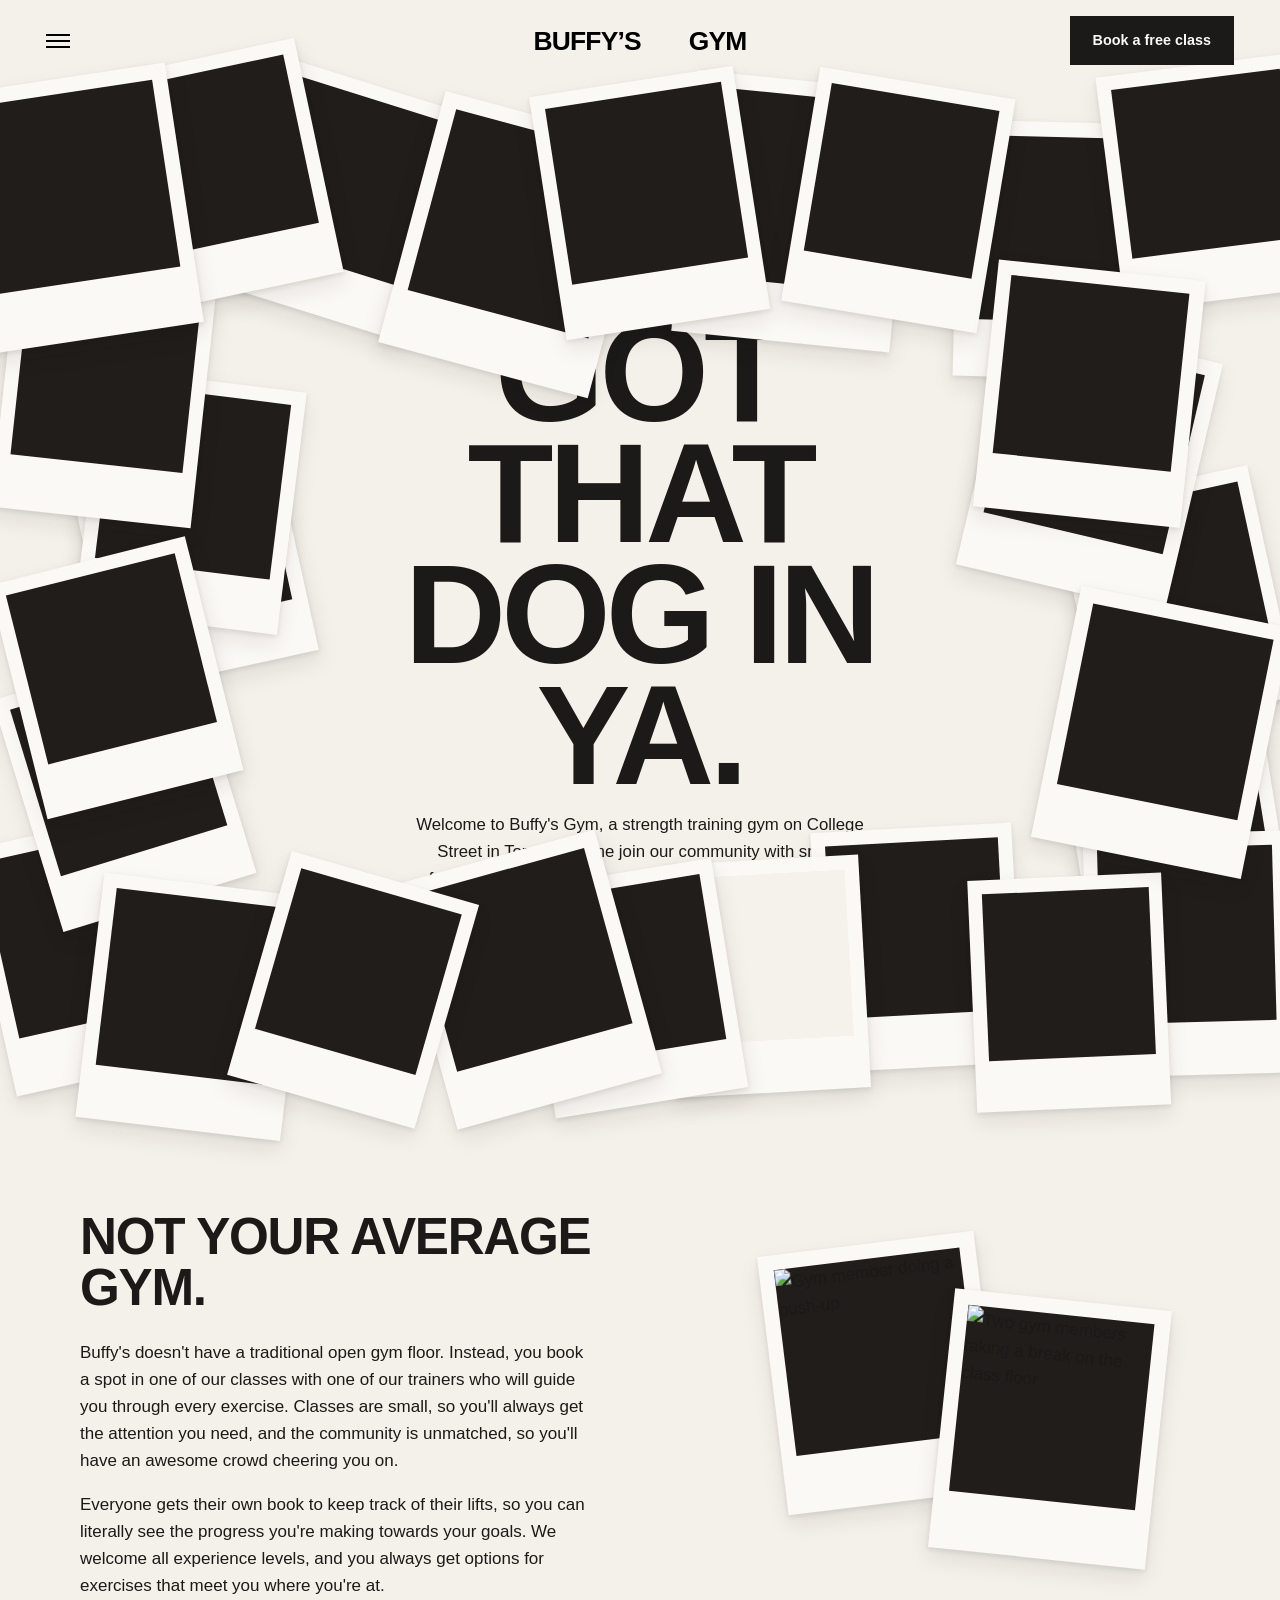
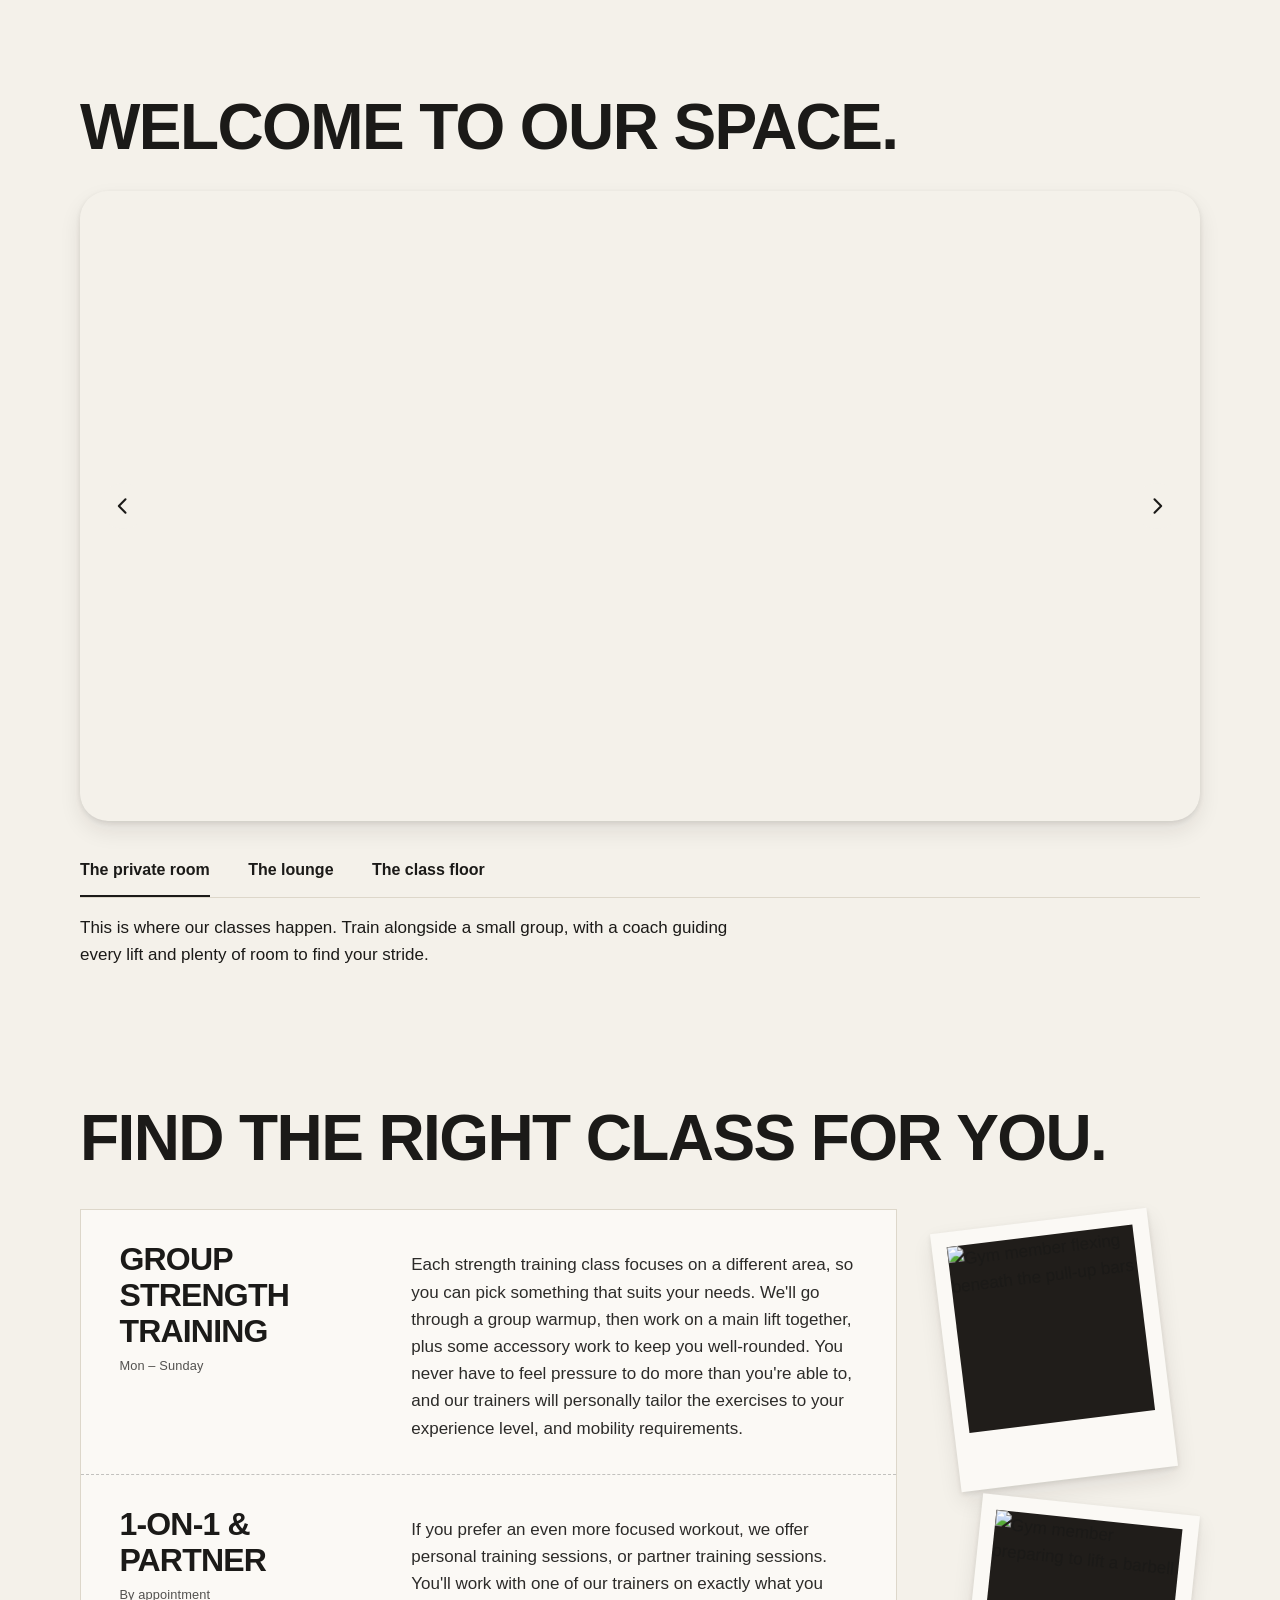
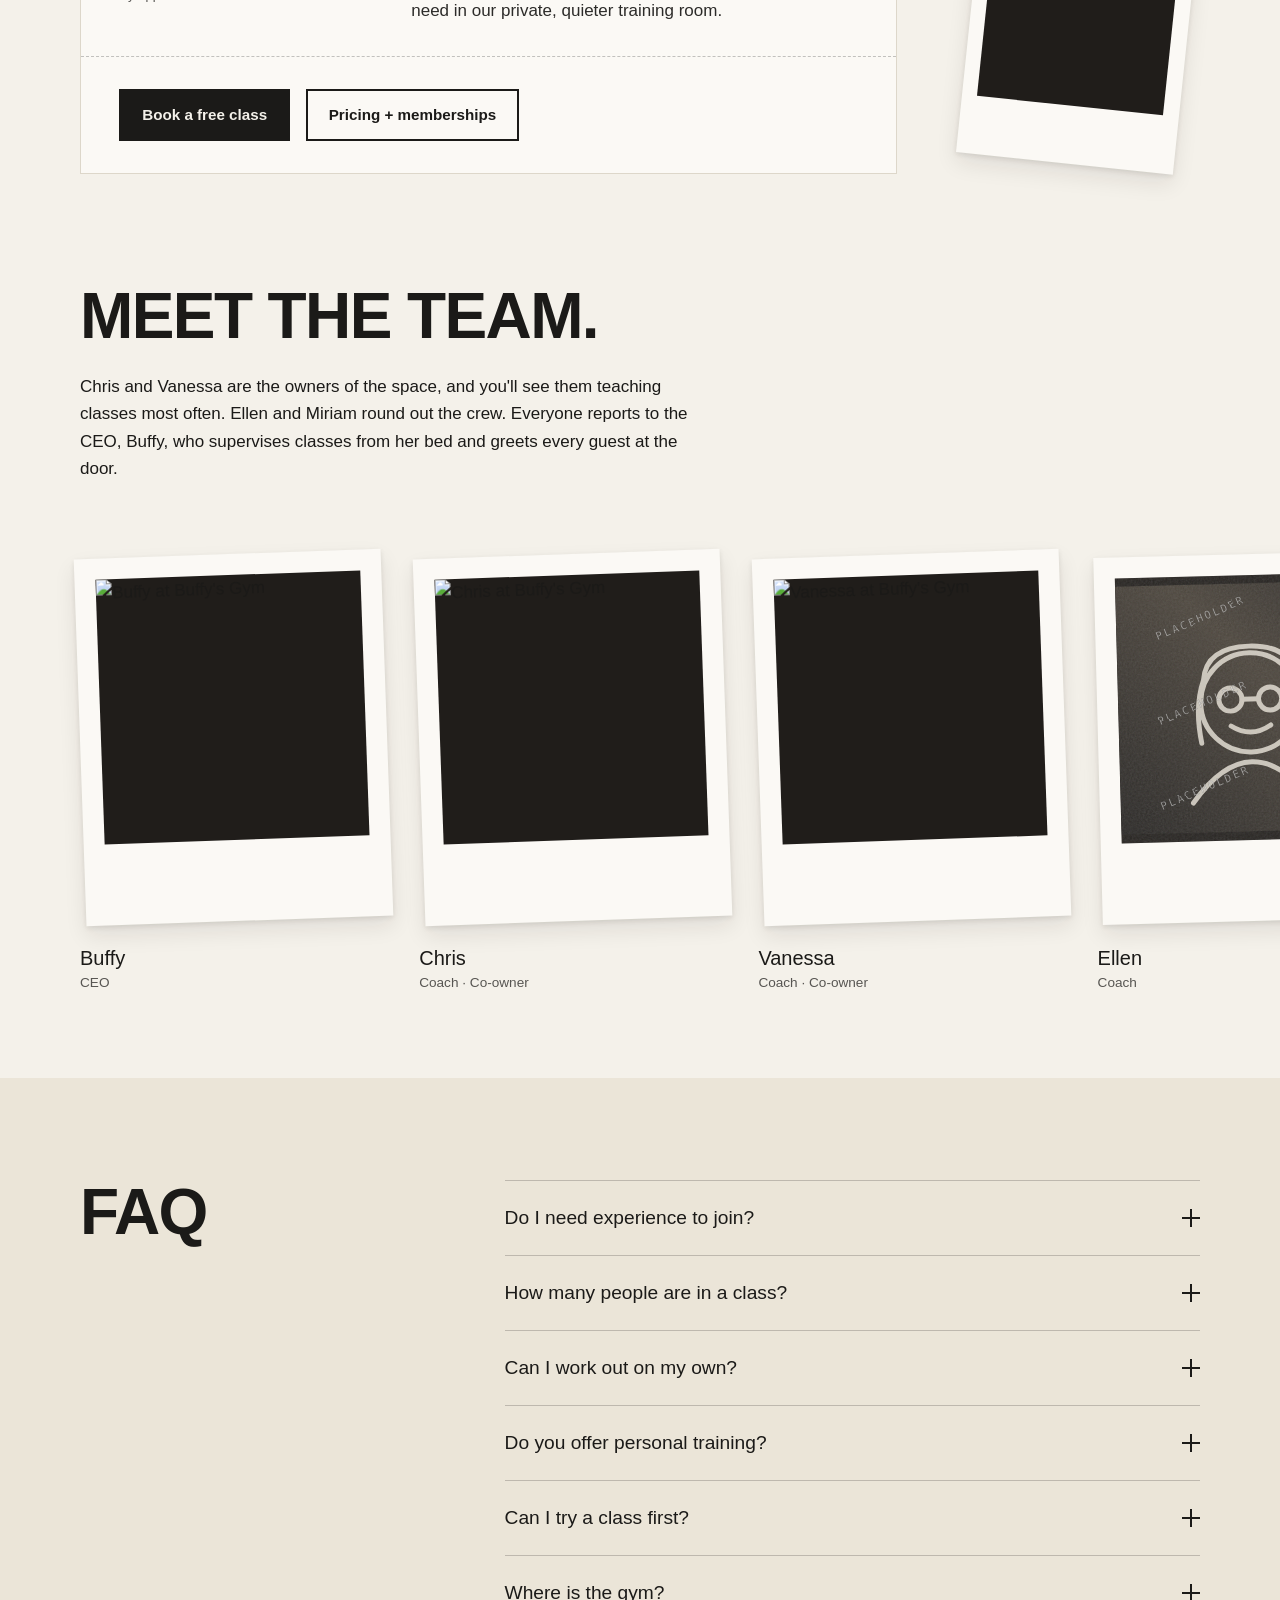
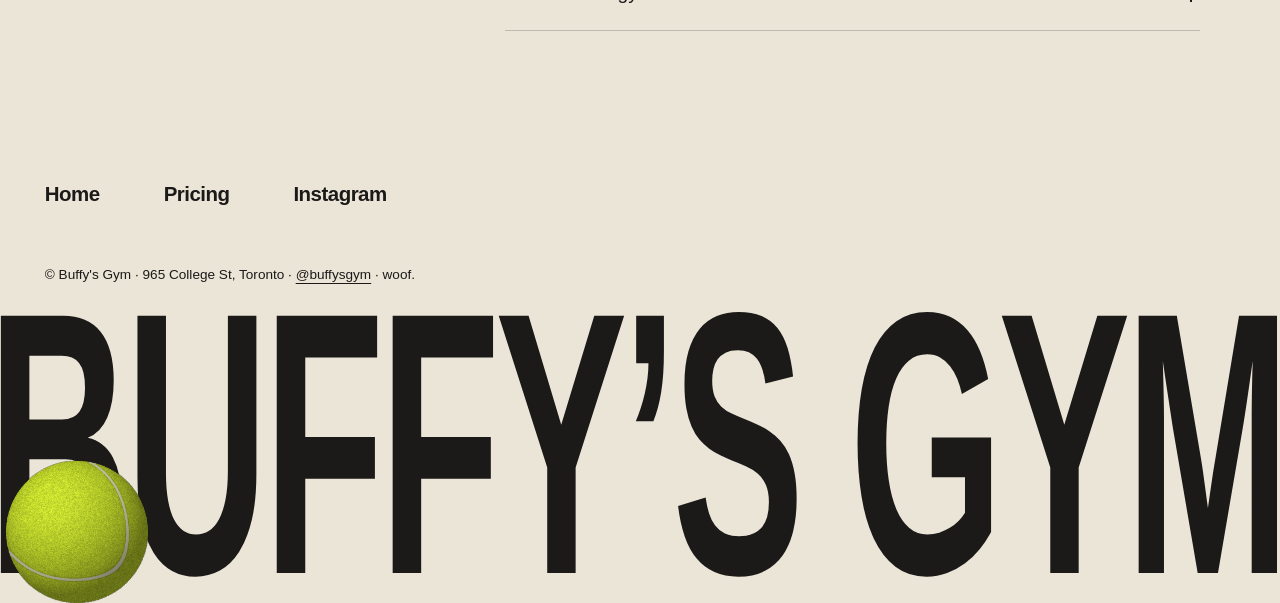
==== article.html @ 073a09a7 "Add mobile plan summary and publish gym refinements" ====
<!DOCTYPE html><html lang="en"><head><meta charset="UTF-8"><meta name="viewport" content="width=device-width, initial-scale=1"><meta name="robots" content="noindex, nofollow"><meta http-equiv="refresh" content="0; url=index.html"><title>Buffy's Gym</title><link rel="canonical" href="index.html"><script>window.location.replace('index.html');</script></head><body><p><a href="index.html">Return to Buffy's Gym</a></p></body></html>
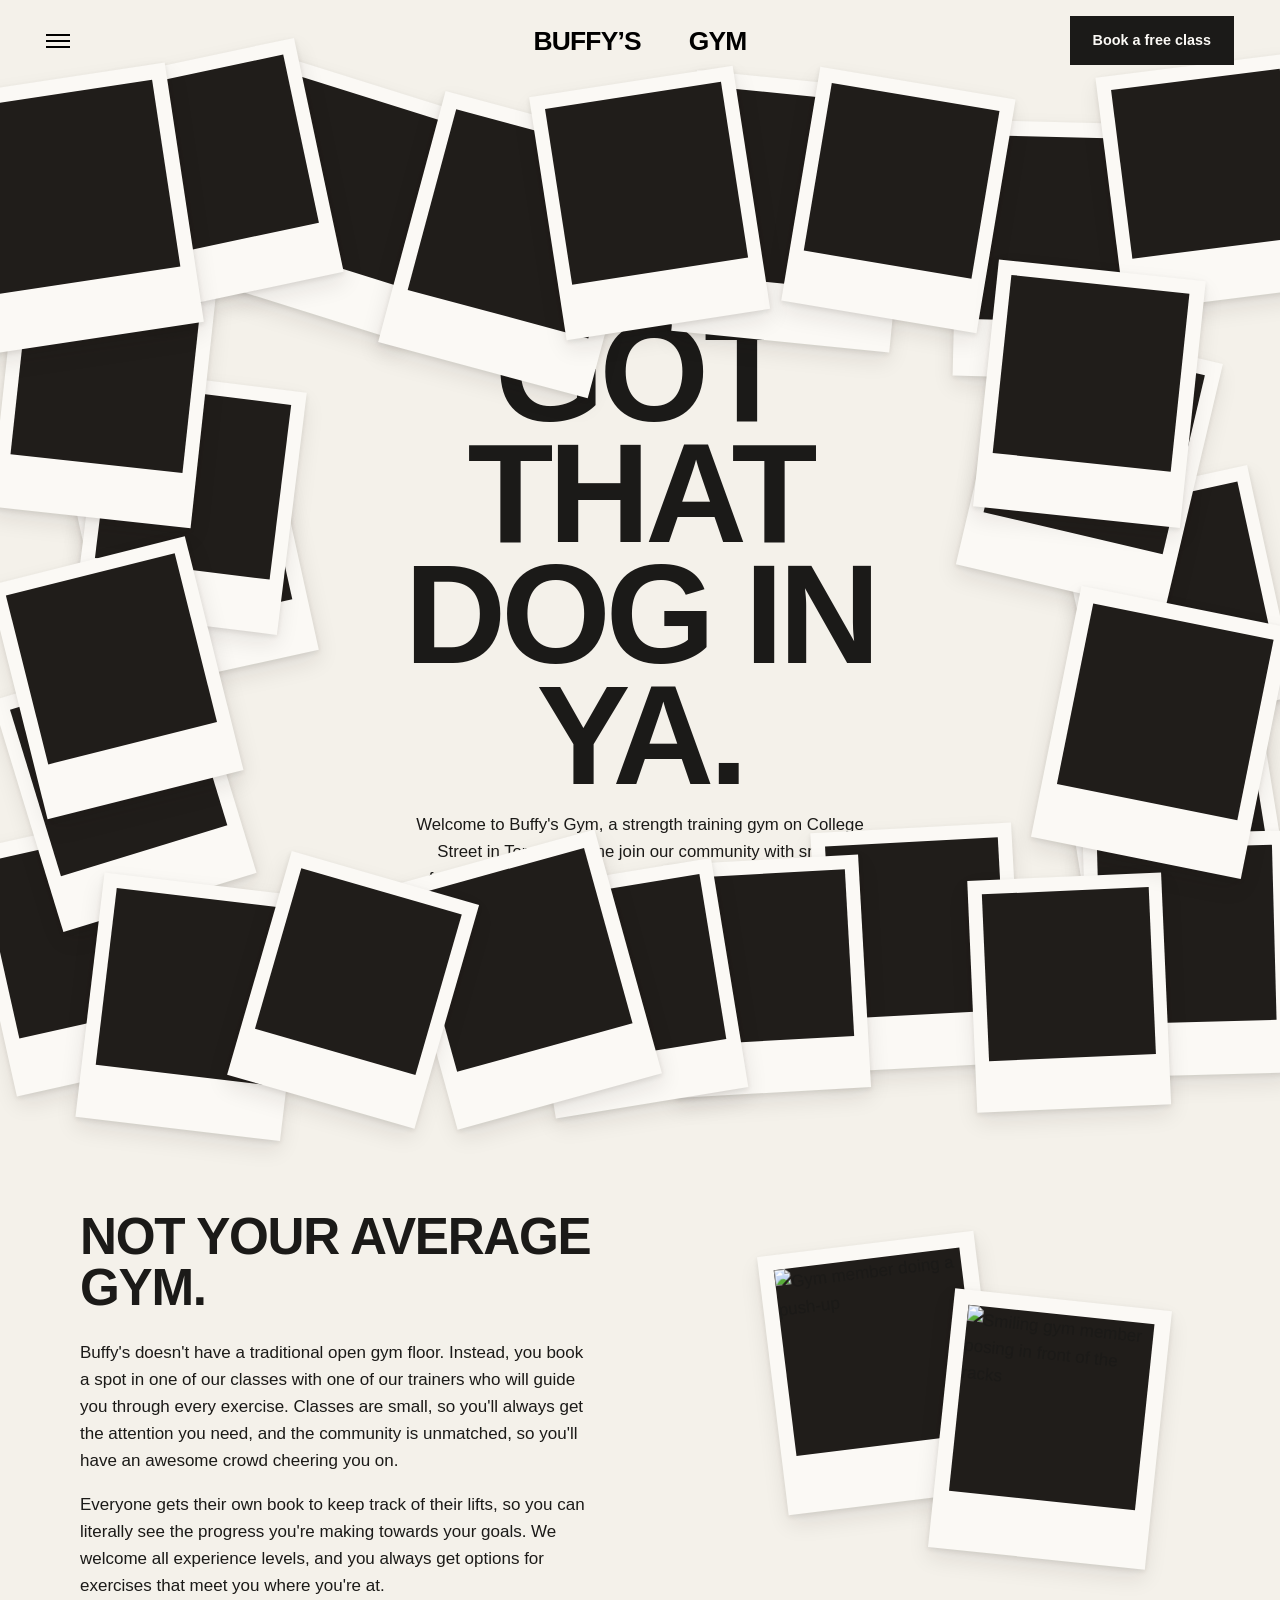
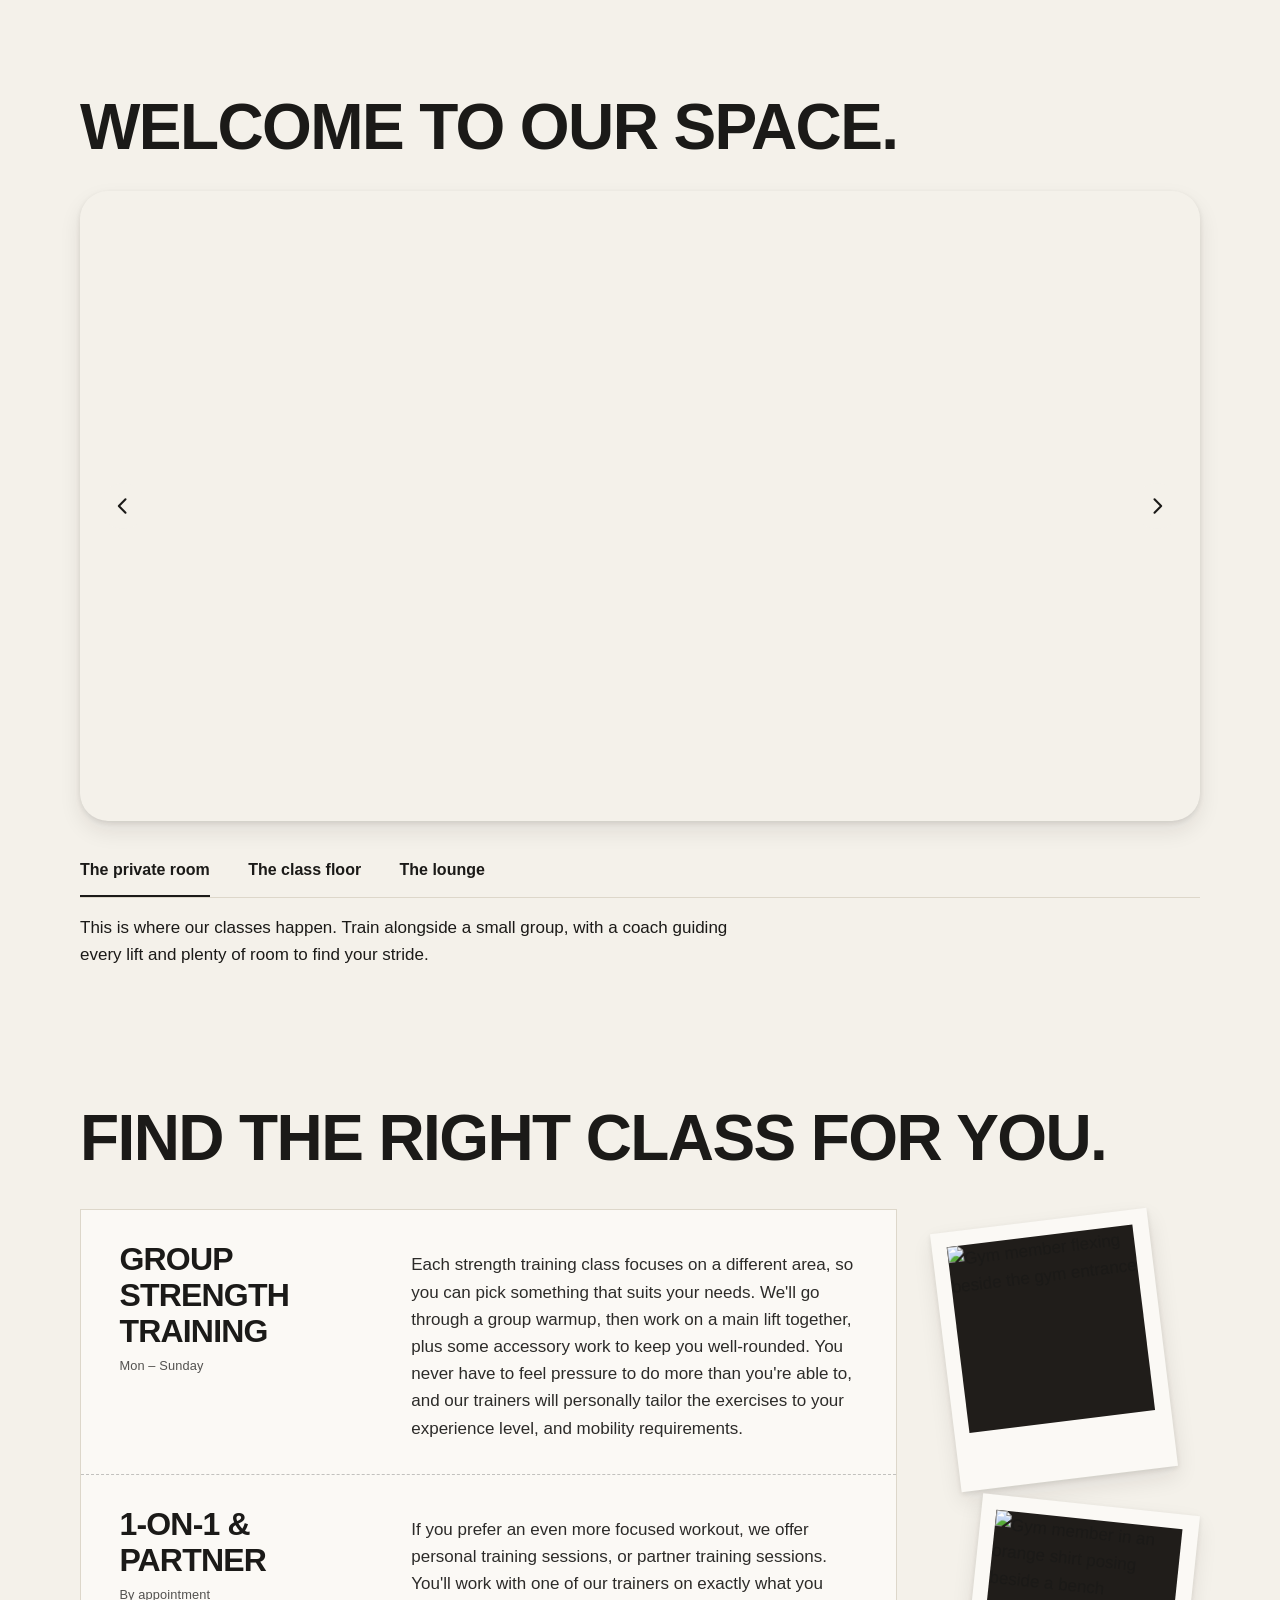
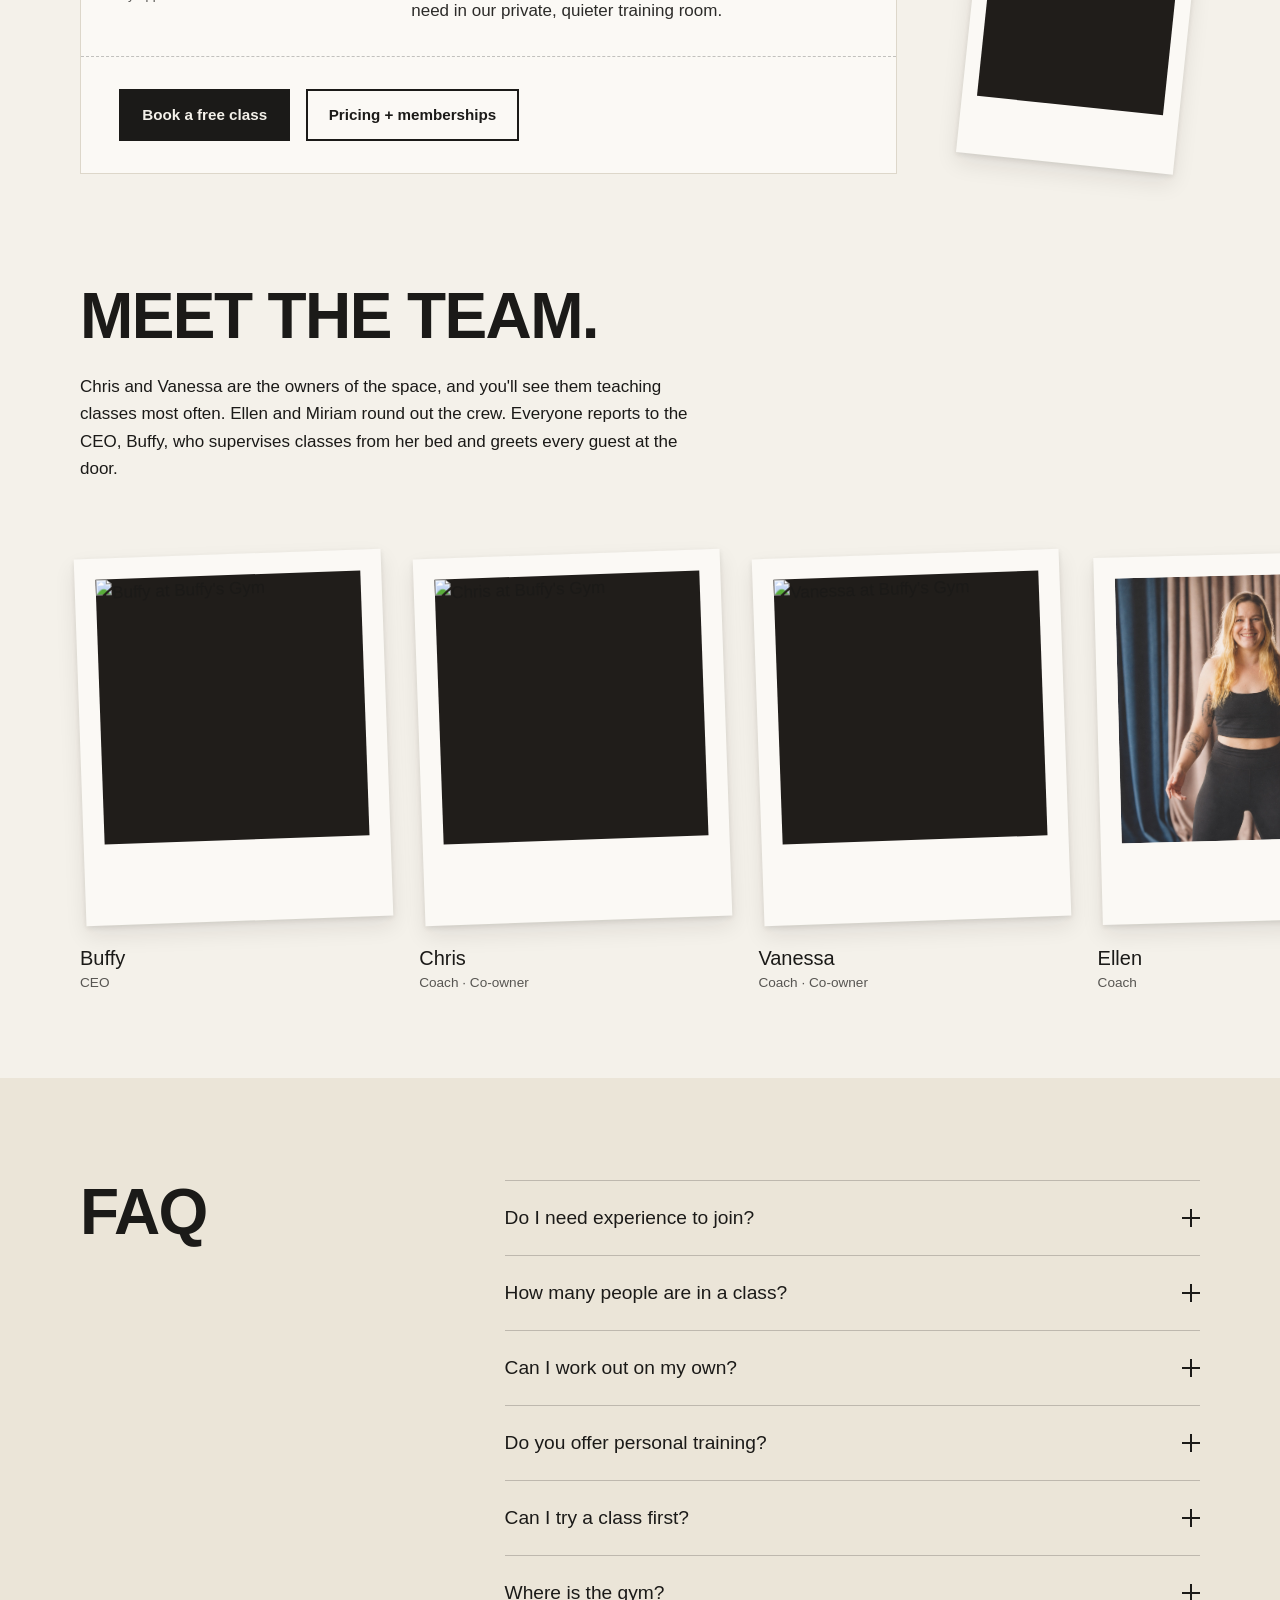
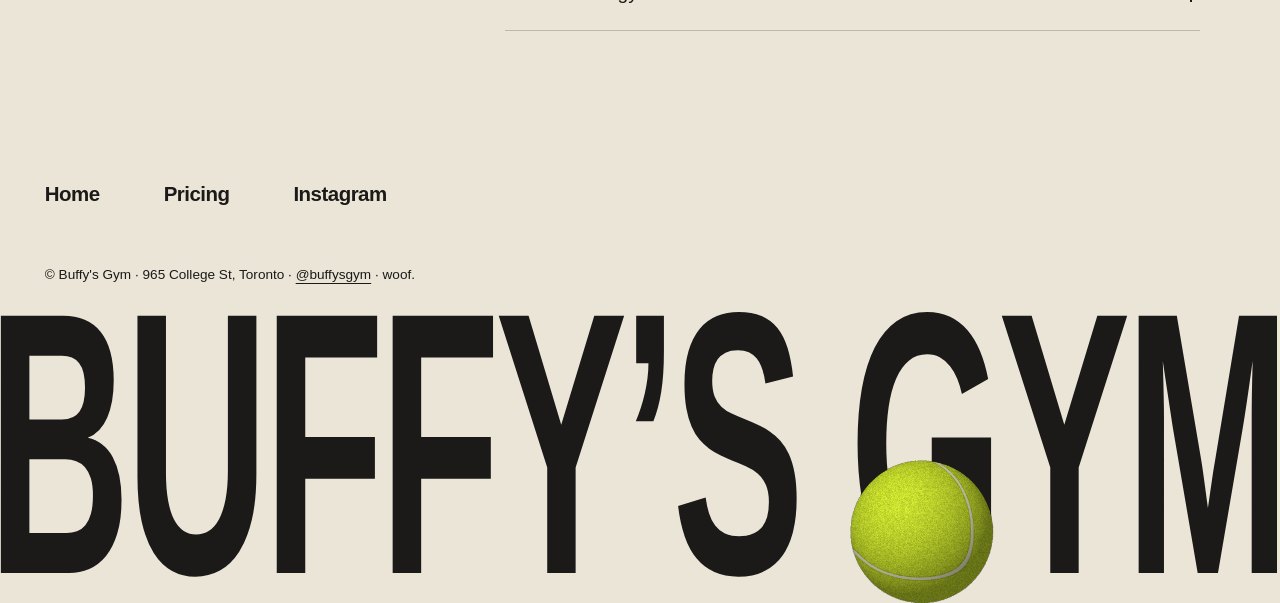
==== commit e50059b5: "Publish photo, navigation, favicon and tennis ball refinements" ====
--- a/article.html
+++ b/article.html
@@ -1 +1 @@
-<!DOCTYPE html><html lang="en"><head><meta charset="UTF-8"><meta name="viewport" content="width=device-width, initial-scale=1"><meta name="robots" content="noindex, nofollow"><meta http-equiv="refresh" content="0; url=index.html"><title>Buffy's Gym</title><link rel="canonical" href="index.html"><script>window.location.replace('index.html');</script></head><body><p><a href="index.html">Return to Buffy's Gym</a></p></body></html>+<!DOCTYPE html><html lang="en"><head><meta charset="UTF-8"><meta name="viewport" content="width=device-width, initial-scale=1"><meta name="robots" content="noindex, nofollow"><meta http-equiv="refresh" content="0; url=index.html"><title>Buffy's Gym</title><link rel="canonical" href="index.html"><script>window.location.replace('index.html');</script><link rel="icon" type="image/svg+xml" href="brand/buffy-head.svg" /></head><body><p><a href="index.html">Return to Buffy's Gym</a></p></body></html>
